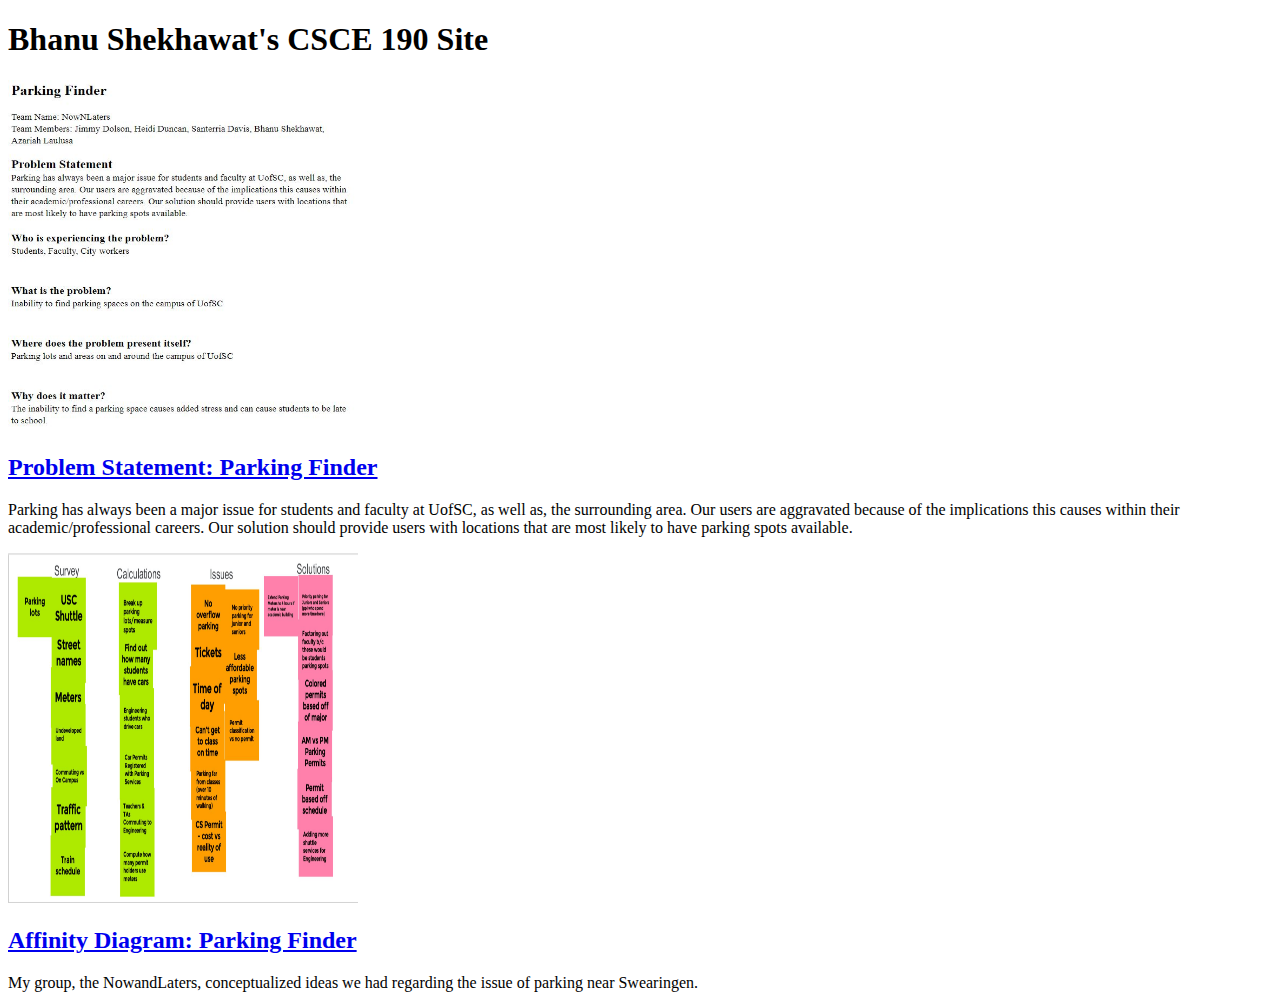
==== index.html @ 0ad664f8 "Add files via upload" ====
<!DOCTYPE html>
<html>
    <head>
        <title>CSCE 190: Bhanu Shekhawat</title>
    </head>
    <body>
        <h1>Bhanu Shekhawat's CSCE 190 Site</h1>
        <!---Problem Statement Assignment-->
        <section class="assignment">
            <a href="files/problem_statement.pdf"><img src="images/parking_finder.JPG" alt="Problem Statement" style="width:350px;height:350px;"></a>
            <section class="assn-details">
                <a href="files/problem_statement.pdf"><h2>Problem Statement: Parking Finder</h2></a>
                <p>
                    Parking has always been a major issue for students and faculty at UofSC, as well as, the surrounding area. Our users are aggravated because of the implications this causes within their academic/professional careers. Our solution should provide users with locations that are most likely to have parking spots available. 
                </p>
            </section>
        </section>


         <!---Affinity Diagram Assignment-->
         <section class="assignment">
            <a href="files/affinity_diagram.pdf"><img src="images/affinity_diagram.JPG" alt="Affinity Diagram" style="width:350px;height:350px;"></a>
            <section class="assn-details">
                <a href="files/affinity_diagram.pdf"><h2>Affinity Diagram: Parking Finder</h2></a>
                <p>
                    My group, the NowandLaters, conceptualized ideas we had regarding the issue of parking near Swearingen. 
                </p>
            </section>
        </section>
    </body>
</html>
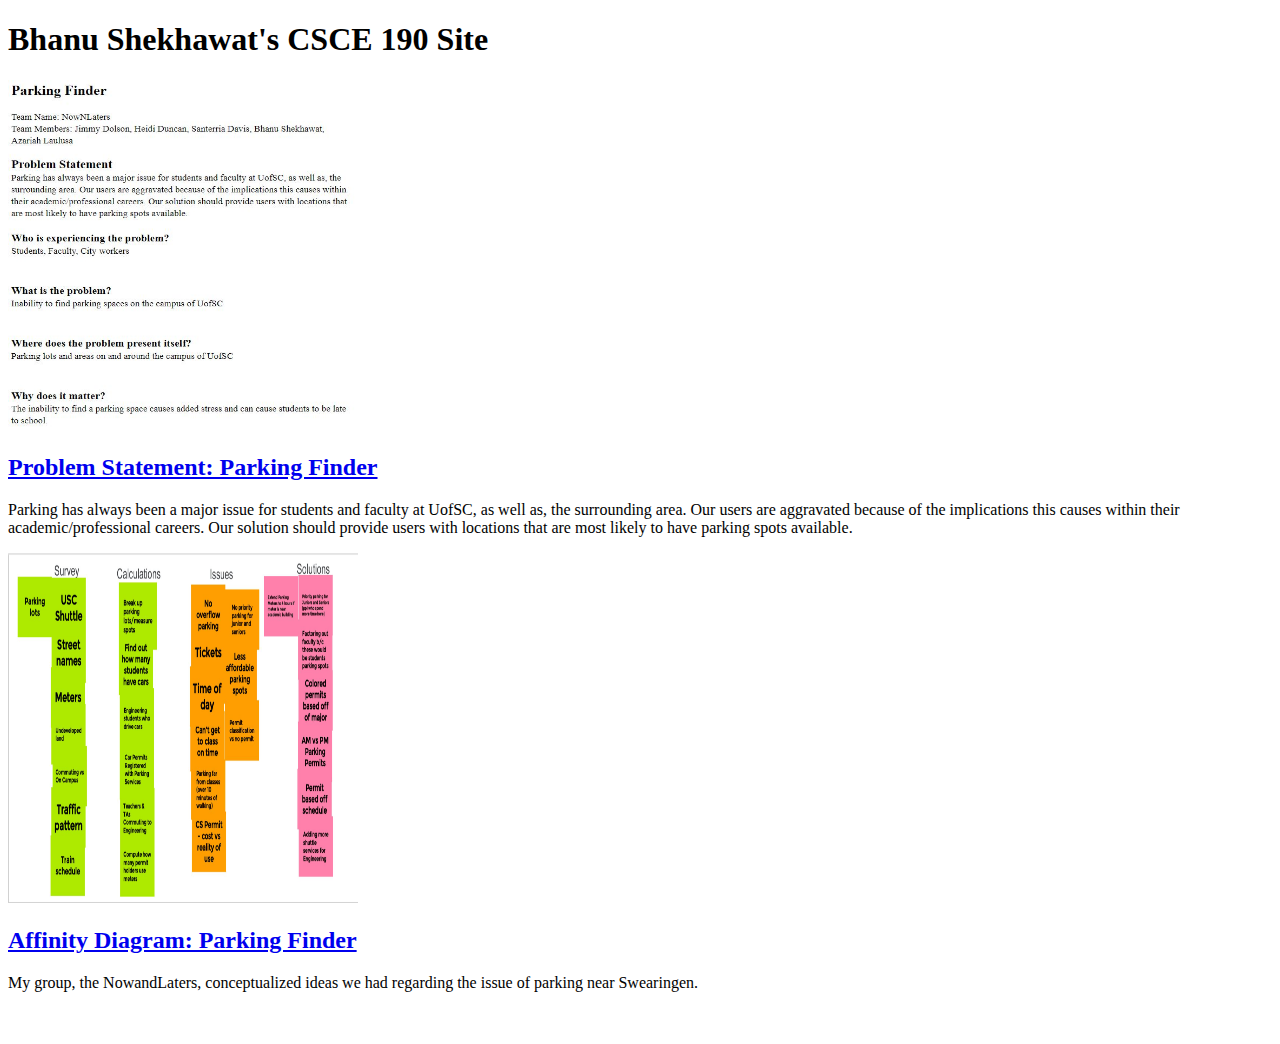
==== commit 44bad25c: "Add files via upload" ====
--- a/index.html
+++ b/index.html
@@ -23,7 +23,7 @@
             <section class="assn-details">
                 <a href="files/affinity_diagram.pdf"><h2>Affinity Diagram: Parking Finder</h2></a>
                 <p>
-                    My group, the NowandLaters, conceptualized ideas we had regarding the issue of parking near Swearingen. 
+                    My group, the NowandLaters, conceptualized ideas we had regarding the issue of parking near Swearingen. <br> <br> <br> 
                 </p>
             </section>
         </section>
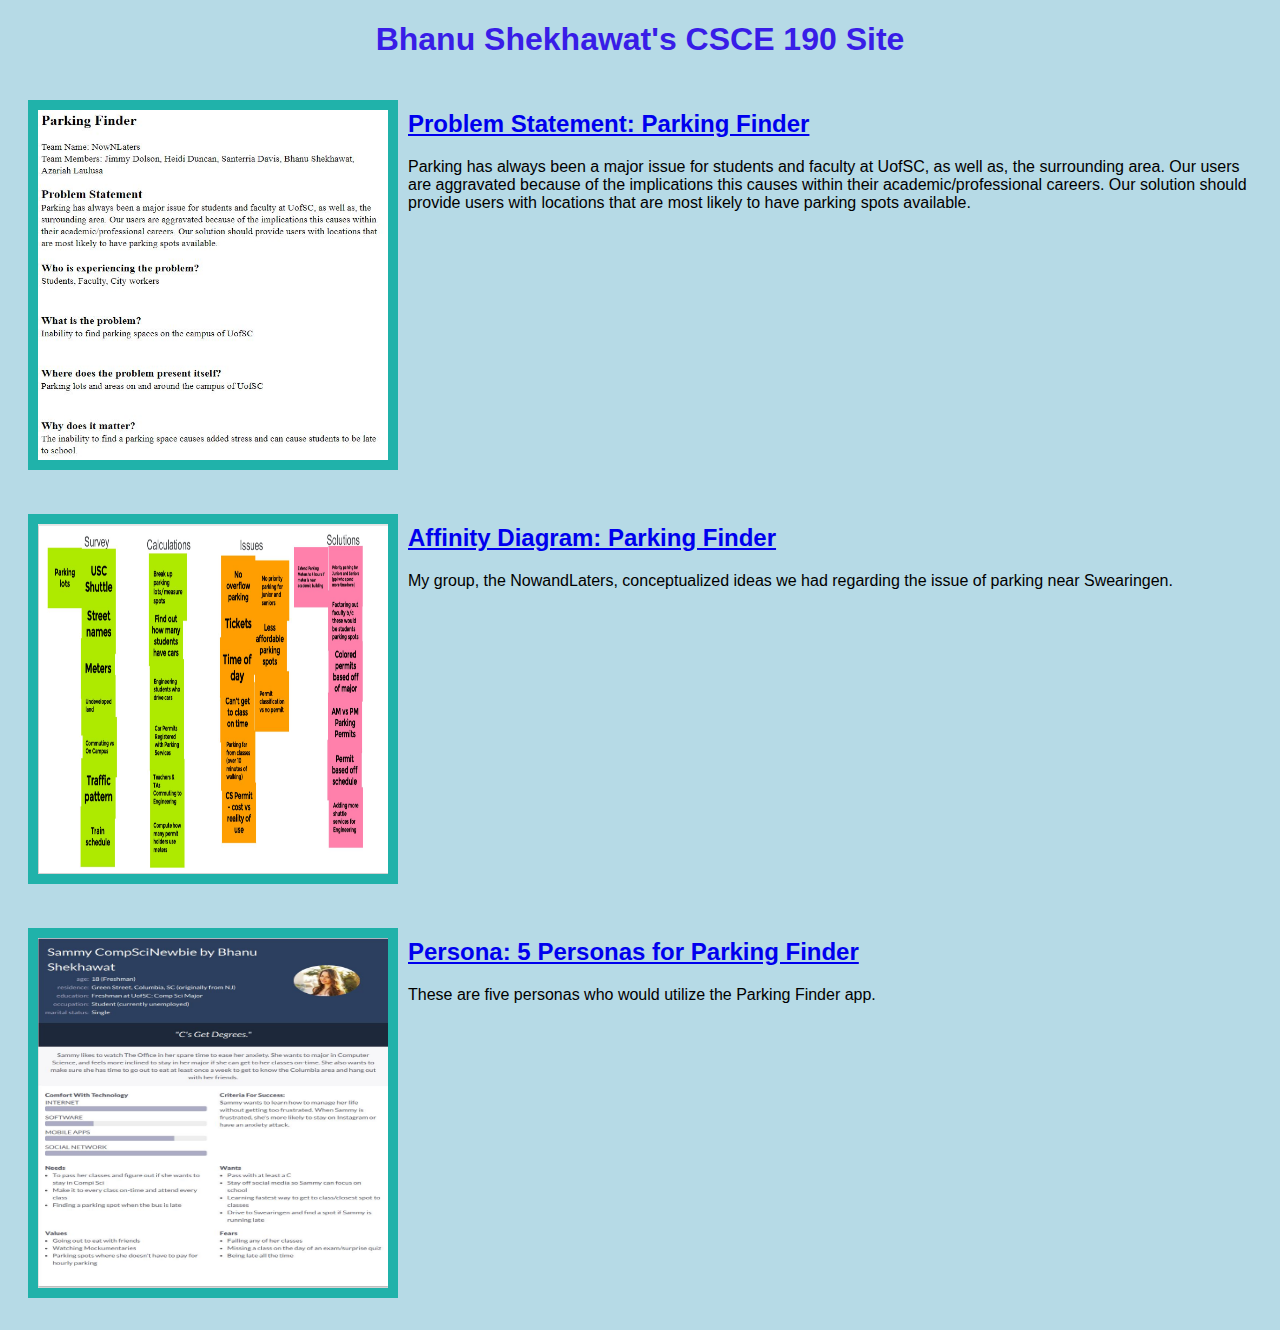
==== commit 4702875f: "Add files via upload" ====
--- a/index.html
+++ b/index.html
@@ -2,6 +2,7 @@
 <html>
     <head>
         <title>CSCE 190: Bhanu Shekhawat</title>
+        <link rel="stylesheet" href="styles.css">
     </head>
     <body>
         <h1>Bhanu Shekhawat's CSCE 190 Site</h1>
@@ -27,5 +28,16 @@
                 </p>
             </section>
         </section>
+
+        <!---Persona Assignment-->
+        <section class="assignment">
+            <a href="files/personas.pdf"><img src="images/sammy_compscinewbie.JPG" alt="Personas" style="width:350px;height:350px;"></a>
+            <section class="assn-details">
+                <a href="files/personas.pdf"><h2>Persona: 5 Personas for Parking Finder</h2></a>
+                <p>
+                    These are five personas who would utilize the Parking Finder app.<br> <br> <br> 
+                </p>
+            </section>
+        </section>
     </body>
 </html>--- a/styles.css
+++ b/styles.css
@@ -0,0 +1,21 @@
+body {
+    background: rgb(182, 218, 230);
+    font-family: Arial, Helvetica, sans-serif;
+}
+
+.assignment{
+    display:flex;
+    padding:10px;
+}
+
+.assignment img{
+    width: 200px;
+    padding:10px;
+    margin:10px;
+    background:lightseagreen;
+}
+
+h1{
+    color: rgb(56, 29, 231);
+    text-align:center;
+}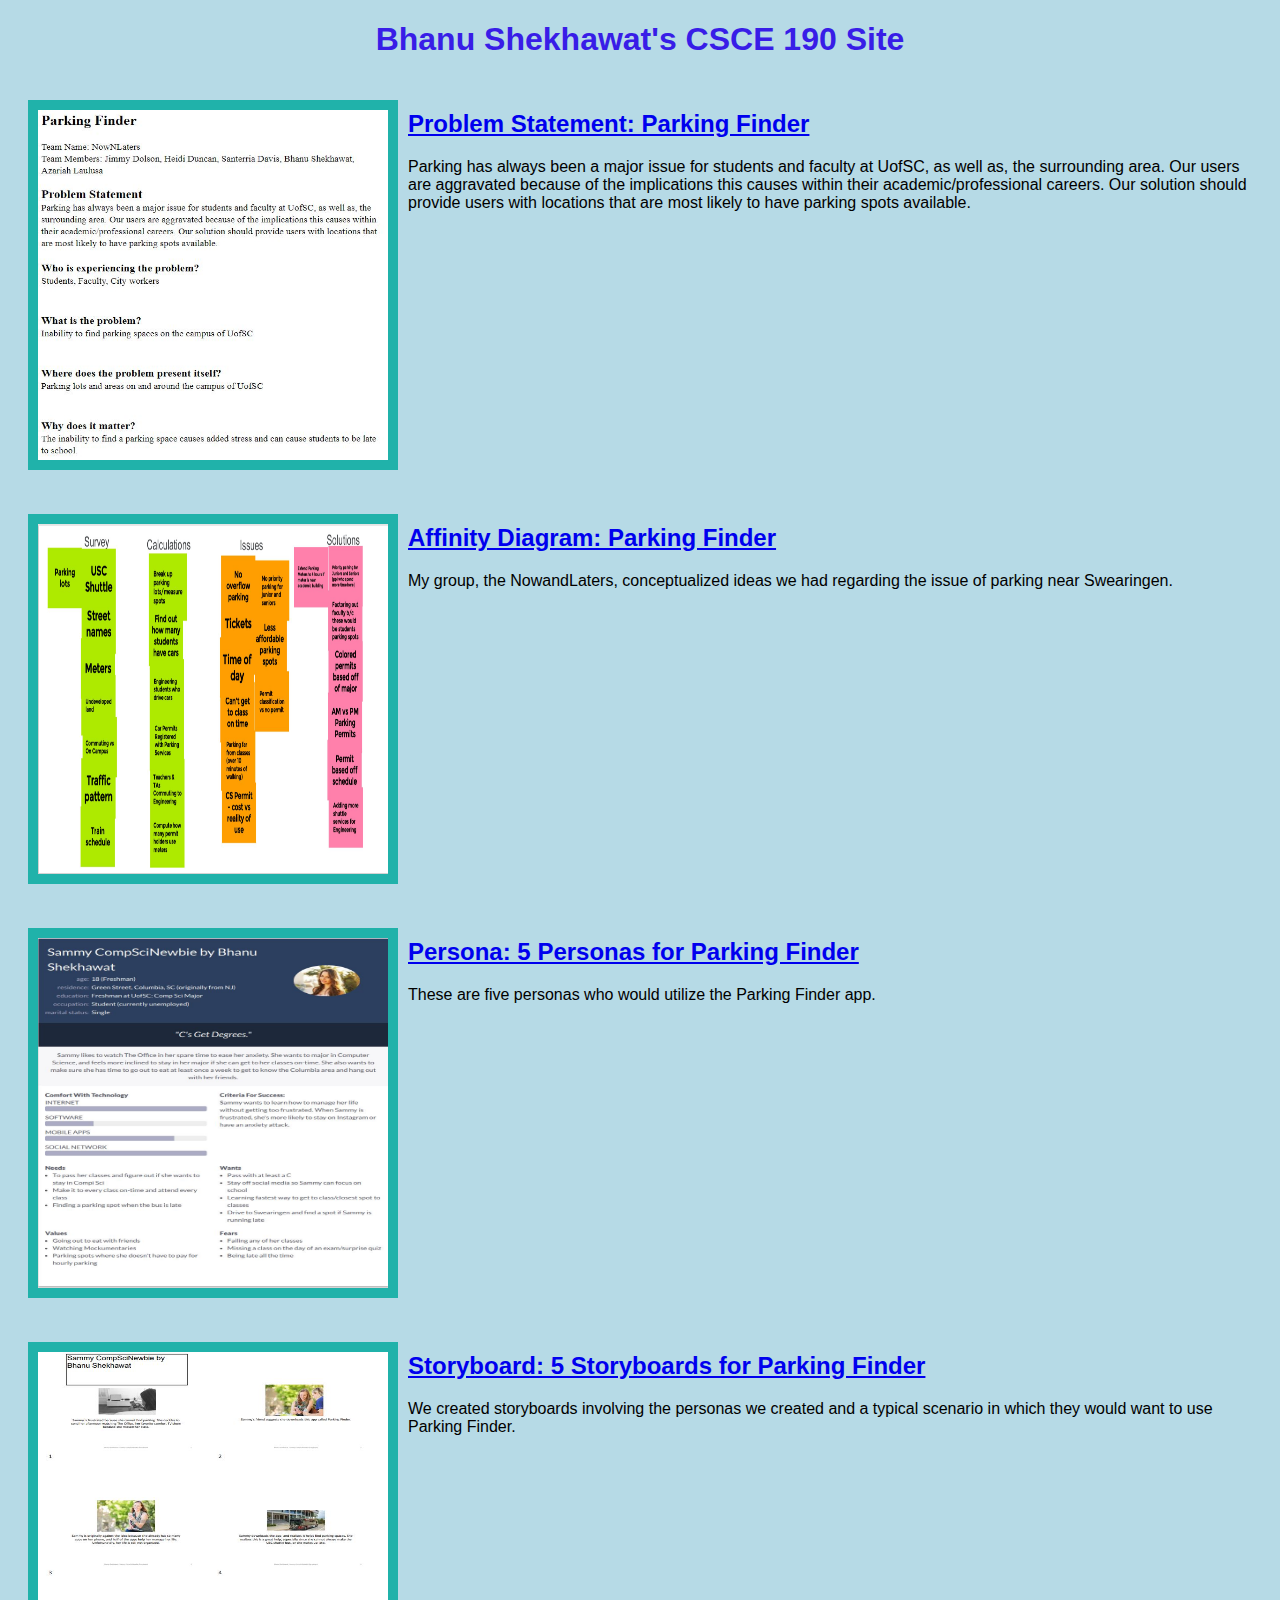
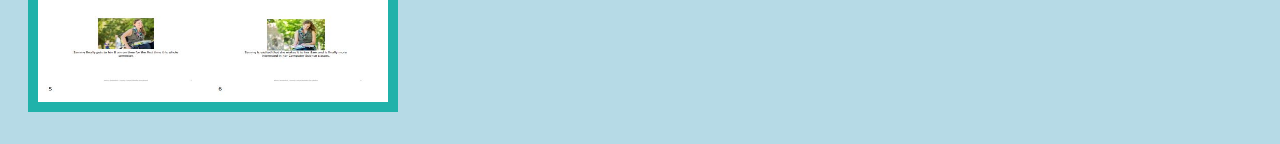
==== commit e3a89590: "Add files via upload" ====
--- a/index.html
+++ b/index.html
@@ -39,5 +39,16 @@
                 </p>
             </section>
         </section>
+
+        <!---Storyboard Assignment-->
+        <section class="assignment">
+            <a href="files/parking_finder_storyboards.pdf"><img src="images/storyboard.JPG" alt="Storyboard" style="width:350px;height:350px;"></a>
+            <section class="assn-details">
+                <a href="files/parking_finder_storyboards.pdf"><h2>Storyboard: 5 Storyboards for Parking Finder</h2></a>
+                <p>
+                    We created storyboards involving the personas we created and a typical scenario in which they would want to use Parking Finder.<br> <br> <br> 
+                </p>
+            </section>
+        </section>
     </body>
 </html>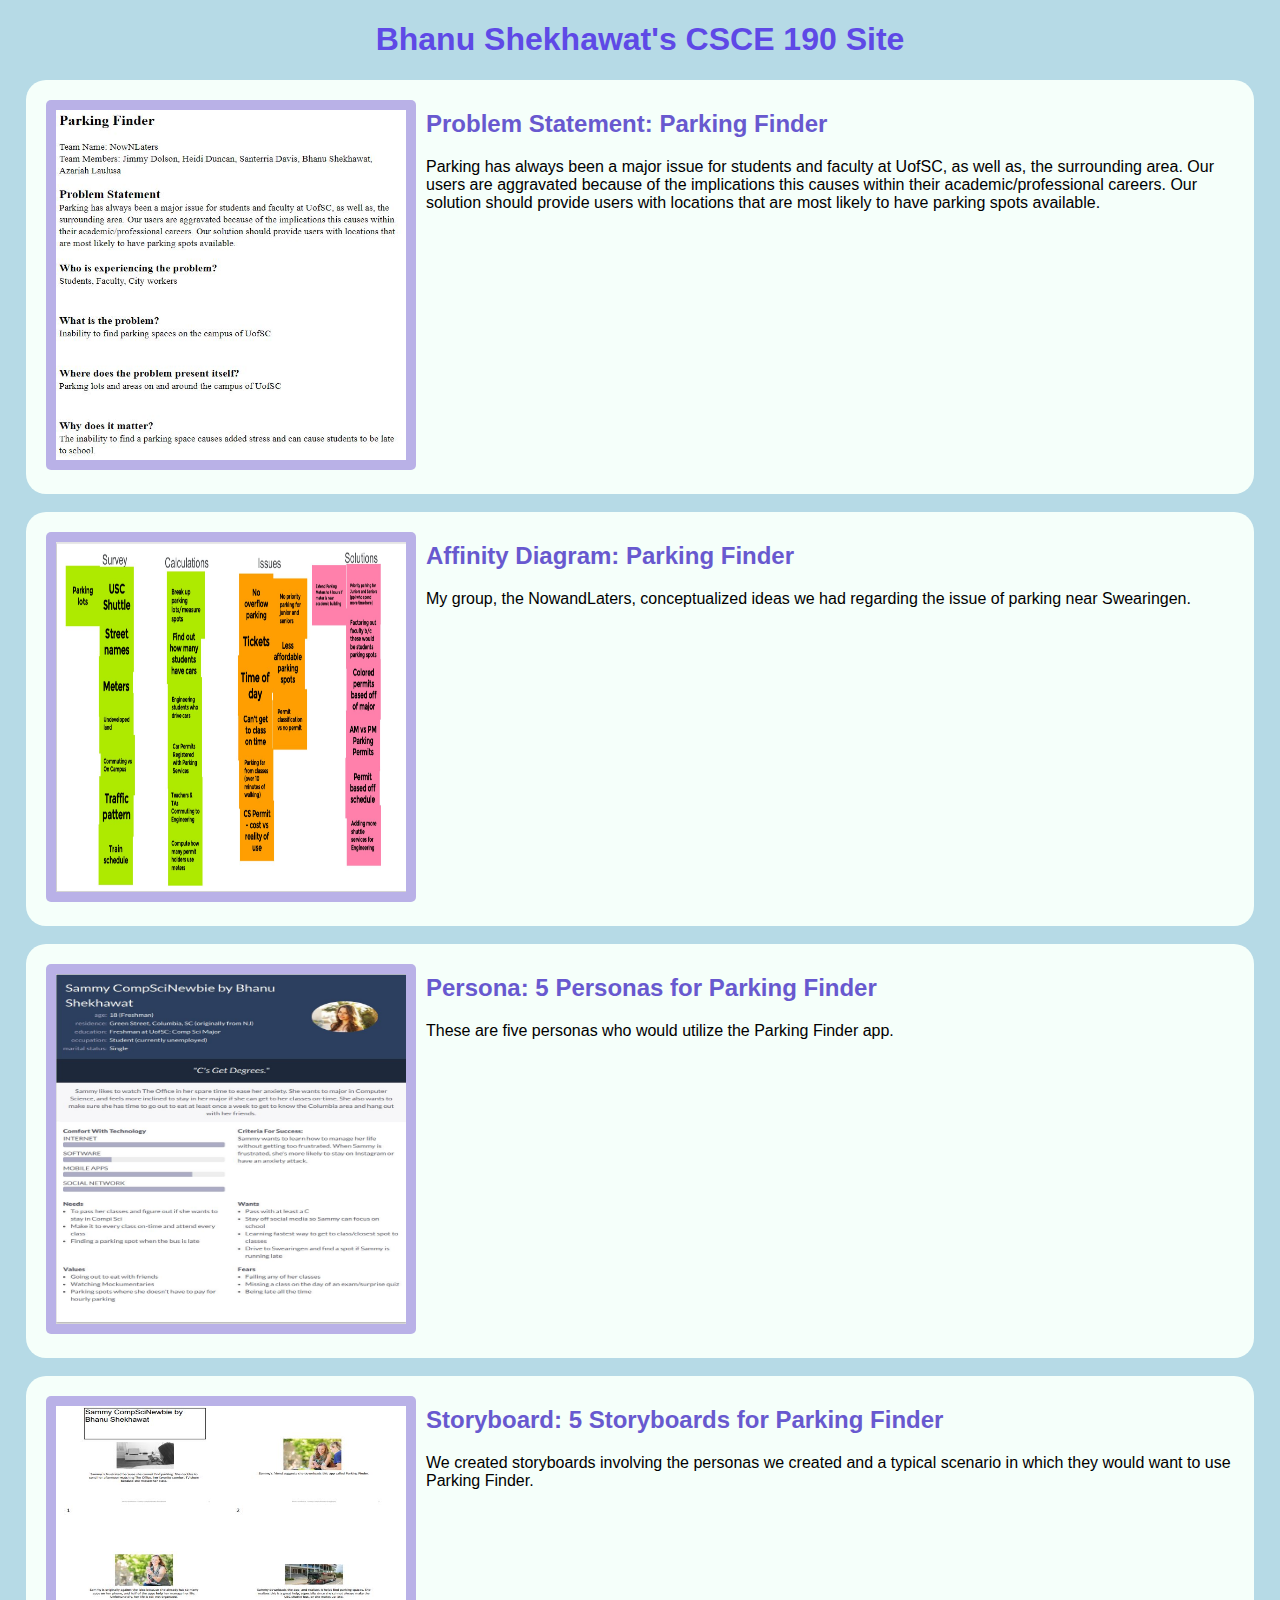
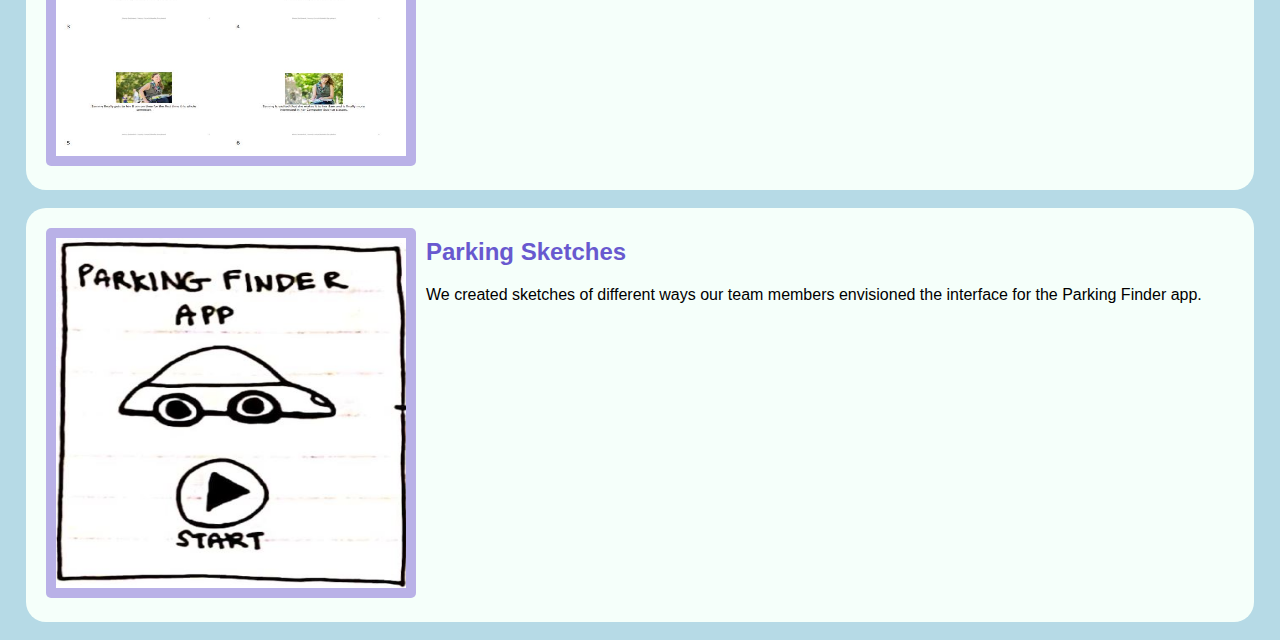
==== commit 7000dd20: "Add files via upload" ====
--- a/index.html
+++ b/index.html
@@ -50,5 +50,16 @@
                 </p>
             </section>
         </section>
+
+         <!---Parking Sketches Assignment-->
+         <section class="assignment">
+            <a href="files/parking_sketches.pdf"><img src="images/parking_sketches.JPG" alt="Parking Sketches" style="width:350px;height:350px;"></a>
+            <section class="assn-details">
+                <a href="files/parking_sketches.pdf"><h2>Parking Sketches</h2></a>
+                <p>
+                    We created sketches of different ways our team members envisioned the interface for the Parking Finder app.<br> <br> <br> 
+                </p>
+            </section>
+        </section>
     </body>
 </html>--- a/styles.css
+++ b/styles.css
@@ -6,16 +6,38 @@
 .assignment{
     display:flex;
     padding:10px;
+    margin:18px;
+    background: rgb(245, 255, 250);
+    border-radius: 20px;
 }
 
 .assignment img{
     width: 200px;
     padding:10px;
     margin:10px;
-    background:lightseagreen;
+    background:rgb(185, 177, 231);
+    border-radius: 5px;
 }
 
+.assignment img:hover{
+    background: rgb(67, 108, 219);
+}
+
+
 h1{
-    color: rgb(56, 29, 231);
+    color: rgb(94, 73, 230);
     text-align:center;
+}
+
+h1:hover{
+    color: rgb(67, 108, 219);
+}
+
+a {
+    text-decoration: none;
+    color: rgb(104, 89, 207);
+}
+
+a:hover{
+    color: rgb(67, 108, 219);
 }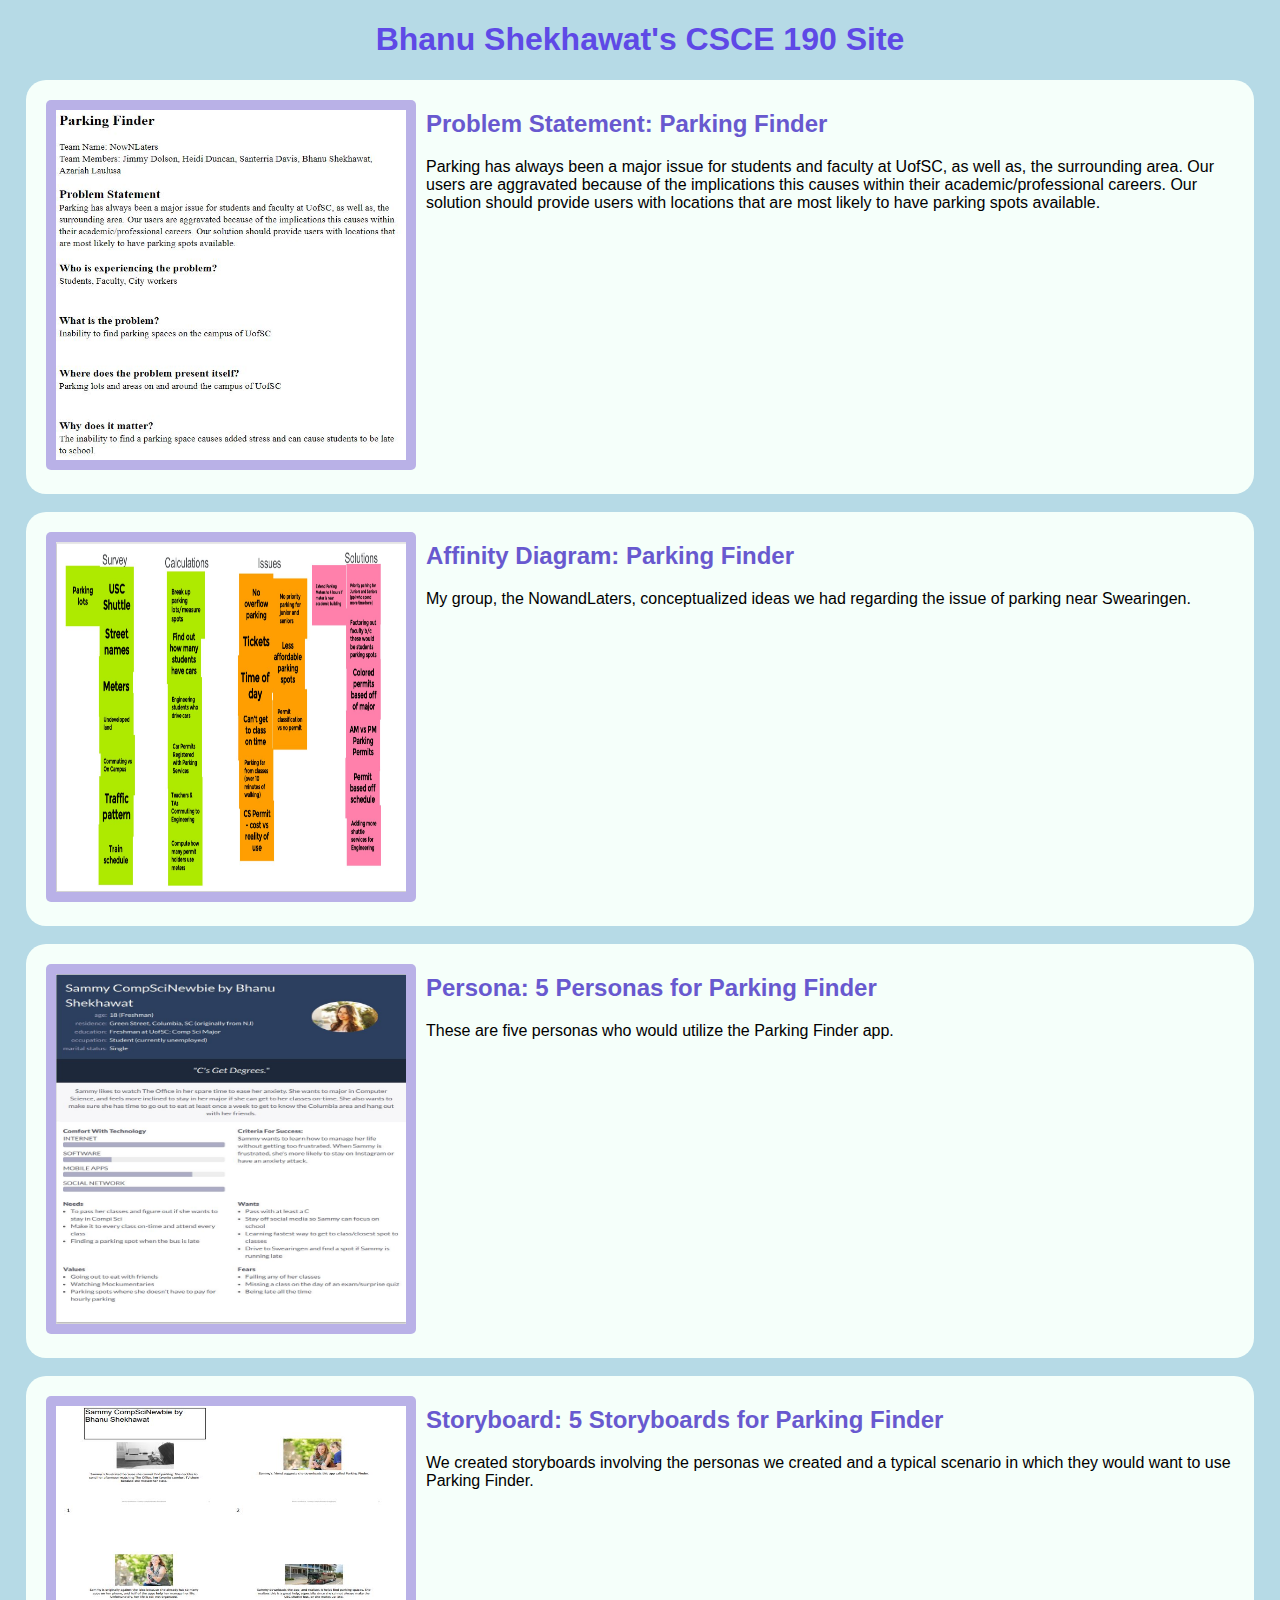
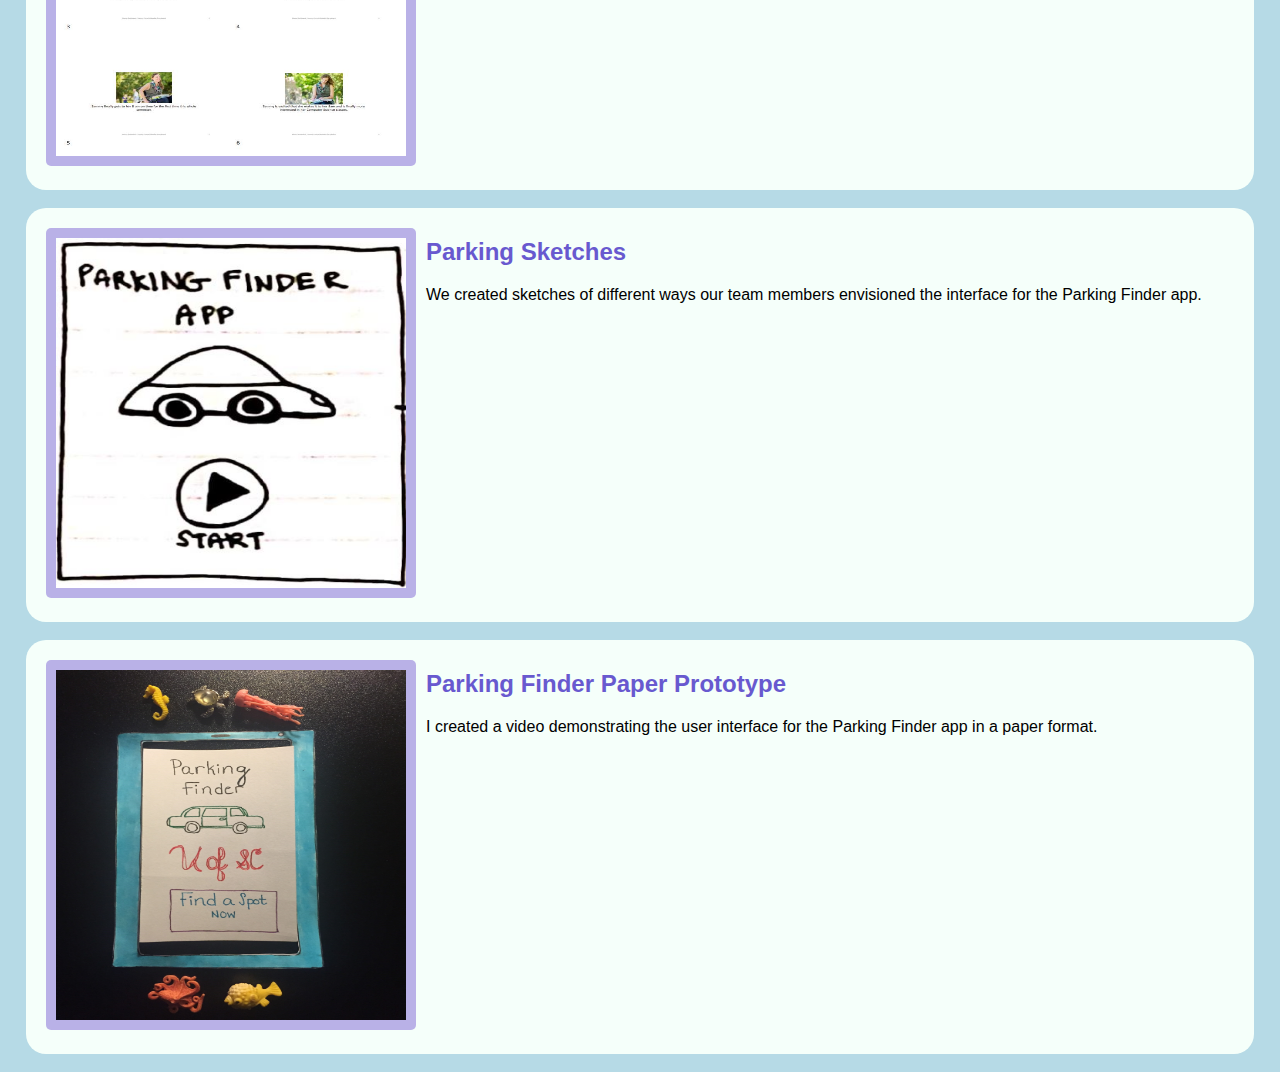
==== commit 49dd38a2: "Add files via upload" ====
--- a/index.html
+++ b/index.html
@@ -61,5 +61,16 @@
                 </p>
             </section>
         </section>
+
+        <!---Parking Finder Paper Prototype-->
+        <section class="assignment">
+            <a href="https://www.youtube.com/watch?v=d81ZGHW9wFI"><img src="images/parking_finder_prototype.jpg" alt="Parking Finder Paper Prototype" style="width:350px;height:350px;"></a>
+            <section class="assn-details">
+                <a href="https://www.youtube.com/watch?v=d81ZGHW9wFI"><h2>Parking Finder Paper Prototype</h2></a>
+                <p>
+                    I created a video demonstrating the user interface for the Parking Finder app in a paper format.<br> <br> <br> 
+                </p>
+            </section>
+        </section>
     </body>
 </html>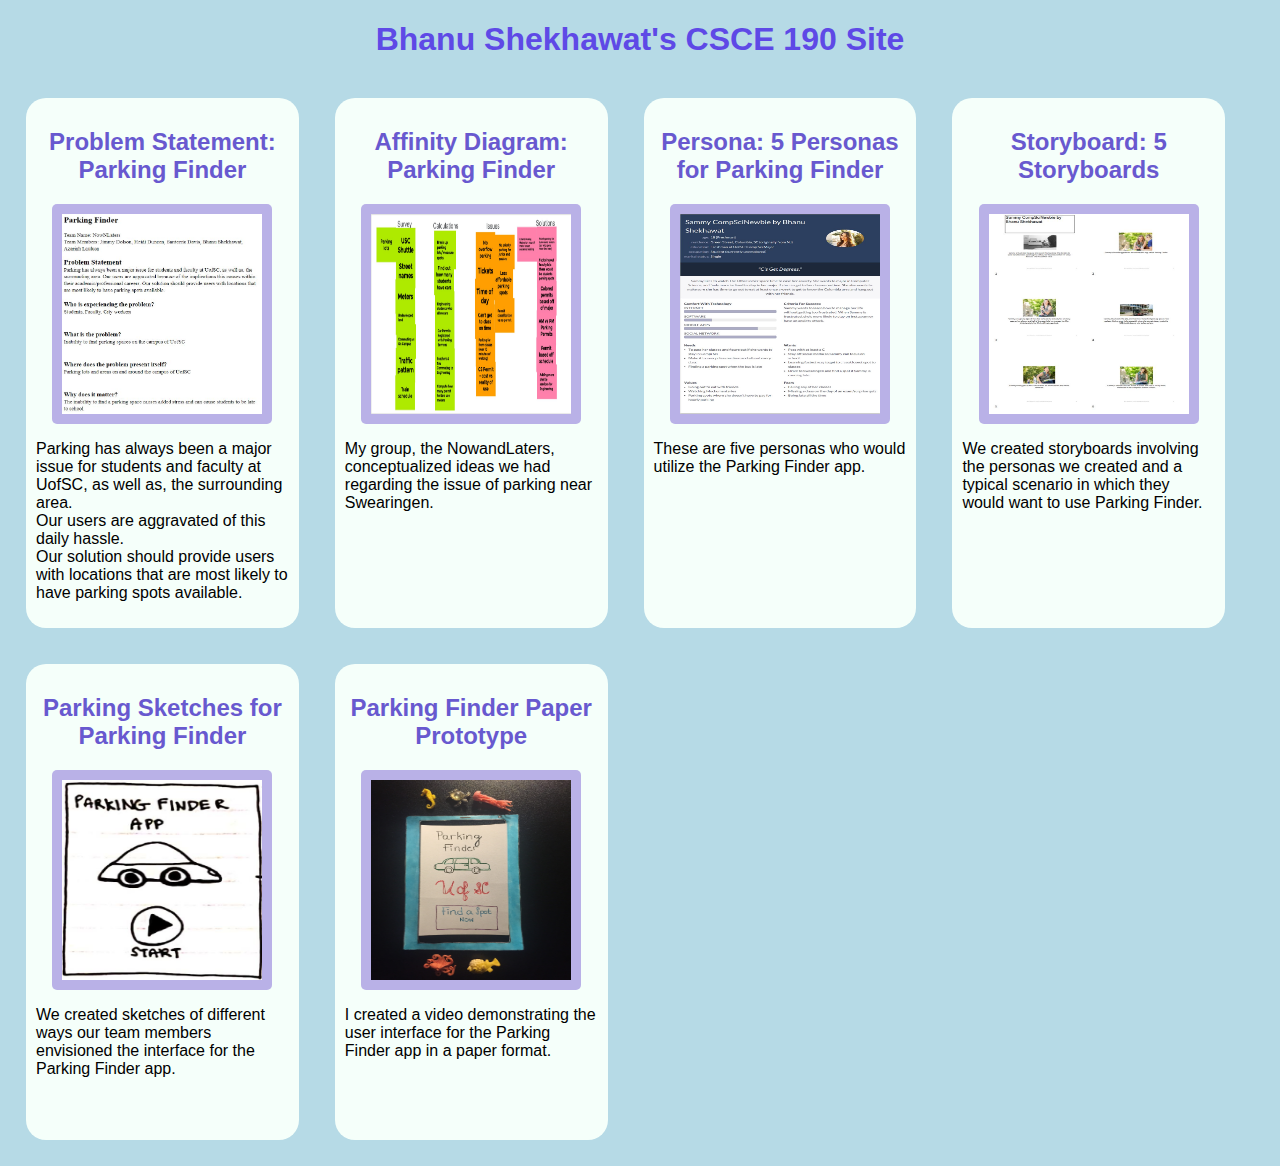
==== commit 185cac42: "Add files via upload" ====
--- a/index.html
+++ b/index.html
@@ -6,71 +6,65 @@
     </head>
     <body>
         <h1>Bhanu Shekhawat's CSCE 190 Site</h1>
-        <!---Problem Statement Assignment-->
-        <section class="assignment">
-            <a href="files/problem_statement.pdf"><img src="images/parking_finder.JPG" alt="Problem Statement" style="width:350px;height:350px;"></a>
-            <section class="assn-details">
-                <a href="files/problem_statement.pdf"><h2>Problem Statement: Parking Finder</h2></a>
-                <p>
-                    Parking has always been a major issue for students and faculty at UofSC, as well as, the surrounding area. Our users are aggravated because of the implications this causes within their academic/professional careers. Our solution should provide users with locations that are most likely to have parking spots available. 
-                </p>
-            </section>
-        </section>
 
 
-         <!---Affinity Diagram Assignment-->
-         <section class="assignment">
-            <a href="files/affinity_diagram.pdf"><img src="images/affinity_diagram.JPG" alt="Affinity Diagram" style="width:350px;height:350px;"></a>
-            <section class="assn-details">
+        <div class="assignments">
+
+            <!---Problem Statement Assignment-->
+            <section class="assignment">
+                <a href="files/problem_statement.pdf"><h2>Problem Statement: Parking Finder</h2></a>
+                <a href="files/problem_statement.pdf"><img src="images/parking_finder.JPG" alt="Problem Statement"></a>
+                    <p>
+                        Parking has always been a major issue for students and faculty at UofSC, as well as, the surrounding area. <br>Our users are aggravated of this daily hassle. <br>Our solution should provide users with locations that are most likely to have parking spots available. 
+                    </p>
+            </section>
+
+
+            <!---Affinity Diagram Assignment-->
+            <section class="assignment">
                 <a href="files/affinity_diagram.pdf"><h2>Affinity Diagram: Parking Finder</h2></a>
-                <p>
-                    My group, the NowandLaters, conceptualized ideas we had regarding the issue of parking near Swearingen. <br> <br> <br> 
-                </p>
+                <a href="files/affinity_diagram.pdf"><img src="images/affinity_diagram.JPG" alt="Affinity Diagram"></a>
+                    <p>
+                        My group, the NowandLaters, conceptualized ideas we had regarding the issue of parking near Swearingen. <br> <br> <br> 
+                    </p>
             </section>
-        </section>
 
-        <!---Persona Assignment-->
-        <section class="assignment">
-            <a href="files/personas.pdf"><img src="images/sammy_compscinewbie.JPG" alt="Personas" style="width:350px;height:350px;"></a>
-            <section class="assn-details">
+            <!---Persona Assignment-->
+            <section class="assignment">
                 <a href="files/personas.pdf"><h2>Persona: 5 Personas for Parking Finder</h2></a>
-                <p>
-                    These are five personas who would utilize the Parking Finder app.<br> <br> <br> 
-                </p>
+                <a href="files/personas.pdf"><img src="images/sammy_compscinewbie.JPG" alt="Personas"></a>
+                    <p>
+                        These are five personas who would utilize the Parking Finder app.<br> <br> <br> 
+                    </p>
             </section>
-        </section>
 
-        <!---Storyboard Assignment-->
-        <section class="assignment">
-            <a href="files/parking_finder_storyboards.pdf"><img src="images/storyboard.JPG" alt="Storyboard" style="width:350px;height:350px;"></a>
-            <section class="assn-details">
-                <a href="files/parking_finder_storyboards.pdf"><h2>Storyboard: 5 Storyboards for Parking Finder</h2></a>
-                <p>
-                    We created storyboards involving the personas we created and a typical scenario in which they would want to use Parking Finder.<br> <br> <br> 
-                </p>
+            <!---Storyboard Assignment-->
+            <section class="assignment">
+                <a href="files/parking_finder_storyboards.pdf"><h2>Storyboard: 5 Storyboards</h2></a>
+                <a href="files/parking_finder_storyboards.pdf"><img src="images/storyboard.JPG" alt="Storyboard"></a>
+                    <p>
+                        We created storyboards involving the personas we created and a typical scenario in which they would want to use Parking Finder.<br> <br> <br> 
+                    </p>
             </section>
-        </section>
 
-         <!---Parking Sketches Assignment-->
-         <section class="assignment">
-            <a href="files/parking_sketches.pdf"><img src="images/parking_sketches.JPG" alt="Parking Sketches" style="width:350px;height:350px;"></a>
-            <section class="assn-details">
-                <a href="files/parking_sketches.pdf"><h2>Parking Sketches</h2></a>
-                <p>
-                    We created sketches of different ways our team members envisioned the interface for the Parking Finder app.<br> <br> <br> 
-                </p>
+            <!---Parking Sketches Assignment-->
+            <section class="assignment">
+                <a href="files/parking_sketches.pdf"><h2>Parking Sketches for Parking Finder</h2></a>
+                <a href="files/parking_sketches.pdf"><img src="images/parking_sketches.JPG" alt="Parking Sketches"></a>
+                    <p>
+                        We created sketches of different ways our team members envisioned the interface for the Parking Finder app.<br> <br> <br> 
+                    </p>
             </section>
-        </section>
 
-        <!---Parking Finder Paper Prototype-->
-        <section class="assignment">
-            <a href="https://www.youtube.com/watch?v=d81ZGHW9wFI"><img src="images/parking_finder_prototype.jpg" alt="Parking Finder Paper Prototype" style="width:350px;height:350px;"></a>
-            <section class="assn-details">
+            <!---Parking Finder Paper Prototype-->
+            <section class="assignment">
                 <a href="https://www.youtube.com/watch?v=d81ZGHW9wFI"><h2>Parking Finder Paper Prototype</h2></a>
-                <p>
-                    I created a video demonstrating the user interface for the Parking Finder app in a paper format.<br> <br> <br> 
-                </p>
+                <a href="https://www.youtube.com/watch?v=d81ZGHW9wFI"><img src="images/parking_finder_prototype.jpg" alt="Parking Finder Paper Prototype"></a>
+                    <p>
+                        I created a video demonstrating the user interface for the Parking Finder app in a paper format.<br> <br> <br> 
+                    </p>
             </section>
-        </section>
+
+        </div>
     </body>
 </html>--- a/styles.css
+++ b/styles.css
@@ -3,8 +3,12 @@
     font-family: Arial, Helvetica, sans-serif;
 }
 
+.assignments {
+    display:flex;
+    flex-wrap: wrap;
+}
 .assignment{
-    display:flex;
+    width: 20%;
     padding:10px;
     margin:18px;
     background: rgb(245, 255, 250);
@@ -13,10 +17,12 @@
 
 .assignment img{
     width: 200px;
+    height: 200px;
     padding:10px;
-    margin:10px;
     background:rgb(185, 177, 231);
     border-radius: 5px;
+    display: block;
+    margin: auto;
 }
 
 .assignment img:hover{
@@ -33,6 +39,10 @@
     color: rgb(67, 108, 219);
 }
 
+h2{
+    text-align: center;
+}
+
 a {
     text-decoration: none;
     color: rgb(104, 89, 207);
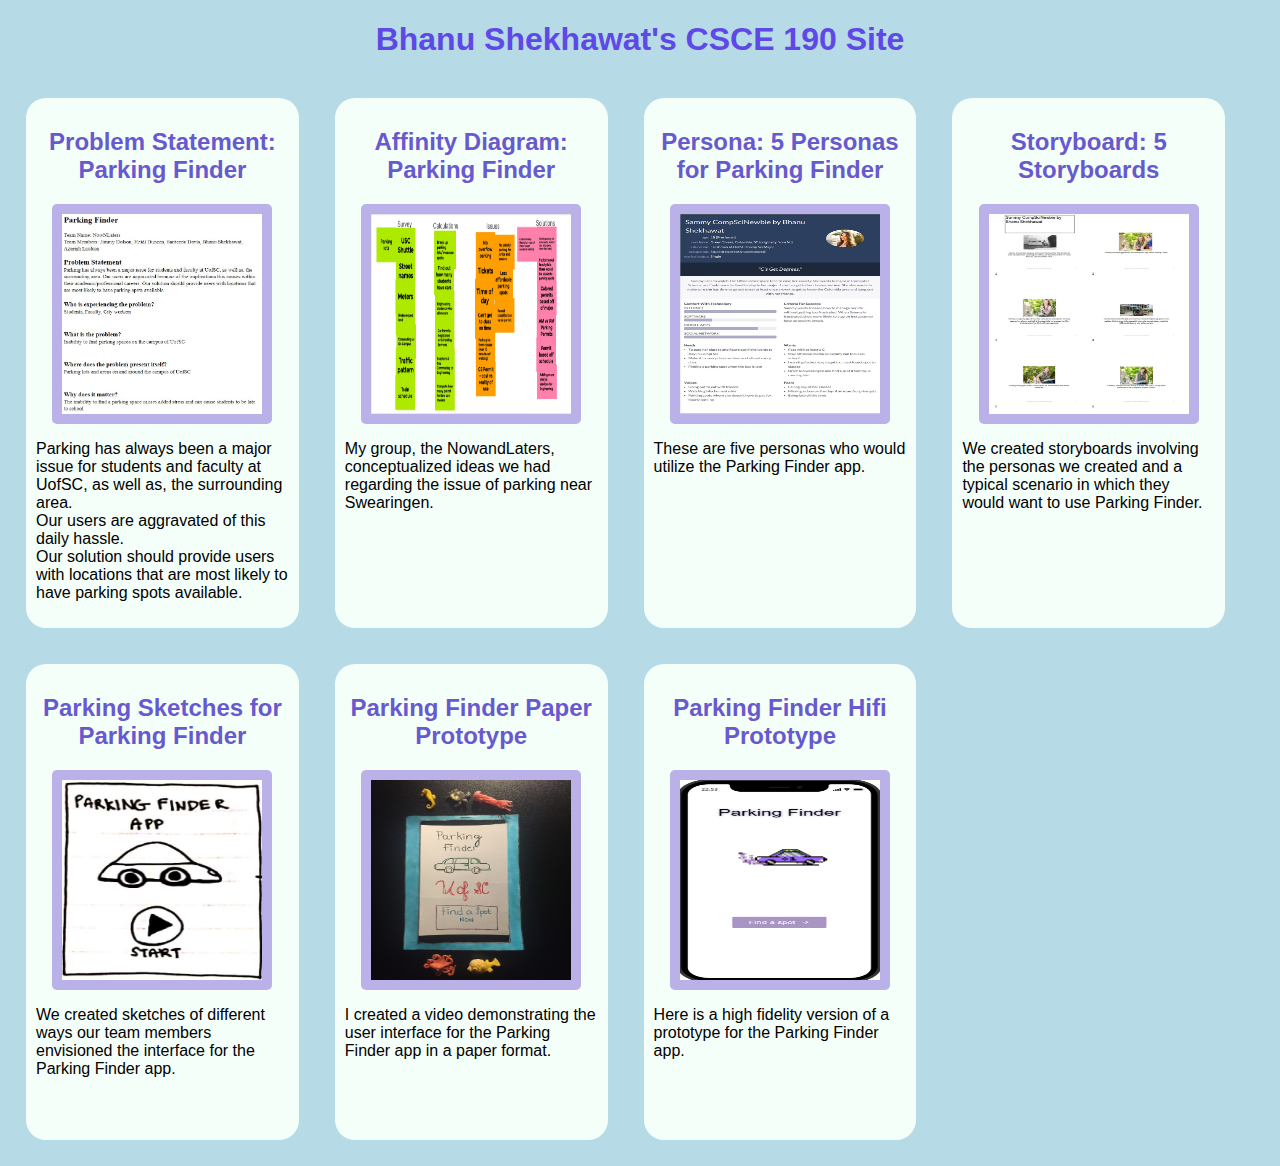
==== commit e8234722: "Add files via upload" ====
--- a/index.html
+++ b/index.html
@@ -65,6 +65,14 @@
                     </p>
             </section>
 
+            <!---Parking Finder Hifi Prototype-->
+            <section class="assignment">
+                <a href="files/Parking Finder HiFi-html/src/index.html"><h2>Parking Finder Hifi Prototype</h2></a>
+                <a href="files/Parking Finder HiFi-html/src/index.html"><img src="images/parking_proto.JPG" alt="Parking Finder Hifi Prototype"></a>
+                    <p>
+                        Here is a high fidelity version of a prototype for the Parking Finder app.<br> <br> <br> 
+                    </p>
+            </section>
         </div>
     </body>
 </html>